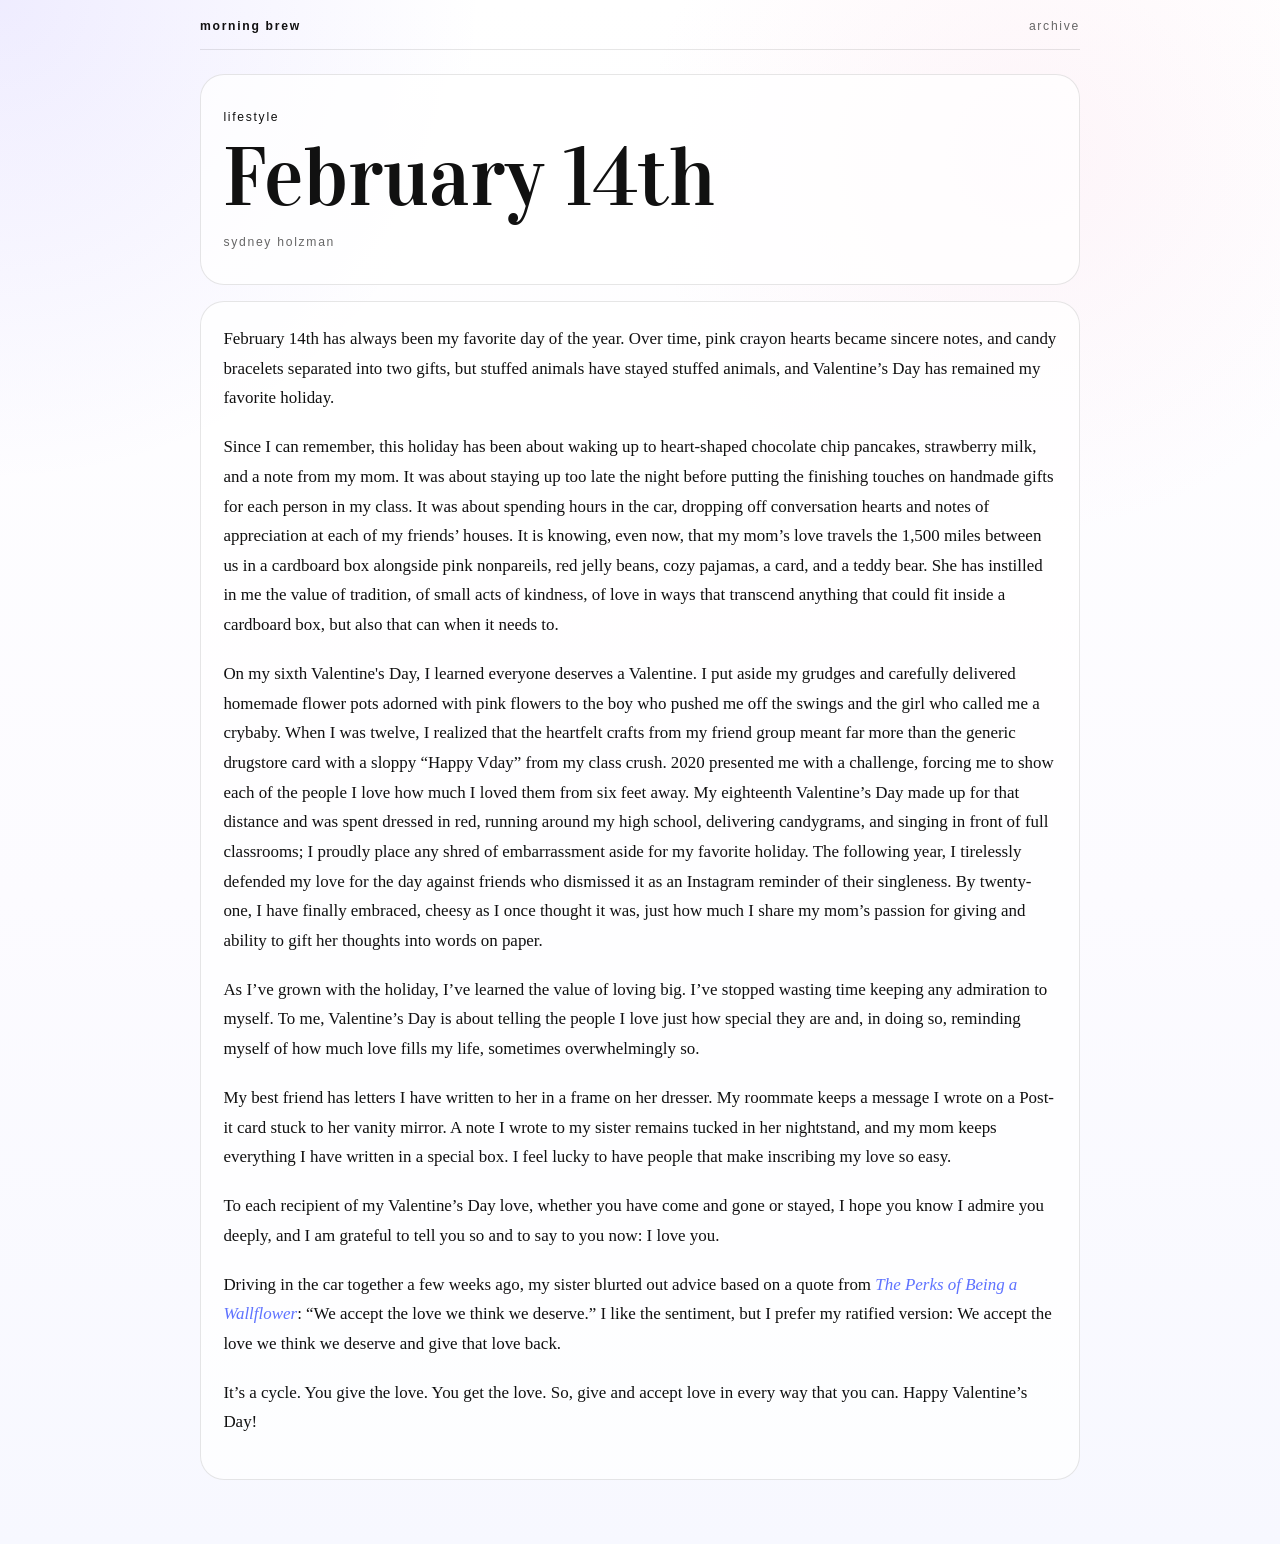
==== writing/february-14th.html @ d72fdd49 "Add article images and expand archive" ====
<!DOCTYPE html>
<html lang="en">
  <head>
    <meta charset="UTF-8" />
    <meta name="viewport" content="width=device-width, initial-scale=1.0" />
    <title>February 14th | Sydney Holzman</title>
    <meta
      name="description"
      content="Read 'February 14th' by Sydney Holzman on Morning Brew."
    />
    <link rel="preconnect" href="https://fonts.googleapis.com" />
    <link rel="preconnect" href="https://fonts.gstatic.com" crossorigin />
    <link
      href="https://fonts.googleapis.com/css2?family=Manrope:wght@400;500;600;700&family=Vidaloka&display=swap"
      rel="stylesheet"
    />
    <link rel="stylesheet" href="../styles.css" />
  </head>
  <body>
    <div class="page-shell reading-shell">
      <nav class="nav">
        <div class="brand">Morning Brew</div>
        <a class="nav-link" href="../index.html#archive">archive</a>
      </nav>

      <main class="reading-page">
        <header class="reading-header reveal is-visible">
          <p class="eyebrow">Lifestyle</p>
          <h1>February 14th</h1>
          <p class="reading-byline">Sydney Holzman</p>
        </header>

        <article class="reading-body reveal is-visible">
          <p>February 14th has always been my favorite day of the year. Over time, pink crayon hearts became sincere notes, and candy bracelets separated into two gifts, but stuffed animals have stayed stuffed animals, and Valentine’s Day has remained my favorite holiday.</p>

          <p>Since I can remember, this holiday has been about waking up to heart-shaped chocolate chip pancakes, strawberry milk, and a note from my mom. It was about staying up too late the night before putting the finishing touches on handmade gifts for each person in my class. It was about spending hours in the car, dropping off conversation hearts and notes of appreciation at each of my friends’ houses. It is knowing, even now, that my mom’s love travels the 1,500 miles between us in a cardboard box alongside pink nonpareils, red jelly beans, cozy pajamas, a card, and a teddy bear. She has instilled in me the value of tradition, of small acts of kindness, of love in ways that transcend anything that could fit inside a cardboard box, but also that can when it needs to.</p>

          <p>On my sixth Valentine's Day, I learned everyone deserves a Valentine. I put aside my grudges and carefully delivered homemade flower pots adorned with pink flowers to the boy who pushed me off the swings and the girl who called me a crybaby. When I was twelve, I realized that the heartfelt crafts from my friend group meant far more than the generic drugstore card with a sloppy “Happy Vday” from my class crush. 2020 presented me with a challenge, forcing me to show each of the people I love how much I loved them from six feet away. My eighteenth Valentine’s Day made up for that distance and was spent dressed in red, running around my high school, delivering candygrams, and singing in front of full classrooms; I proudly place any shred of embarrassment aside for my favorite holiday. The following year, I tirelessly defended my love for the day against friends who dismissed it as an Instagram reminder of their singleness. By twenty-one, I have finally embraced, cheesy as I once thought it was, just how much I share my mom’s passion for giving and ability to gift her thoughts into words on paper.</p>

          <p>As I’ve grown with the holiday, I’ve learned the value of loving big. I’ve stopped wasting time keeping any admiration to myself. To me, Valentine’s Day is about telling the people I love just how special they are and, in doing so, reminding myself of how much love fills my life, sometimes overwhelmingly so.</p>

          <p>My best friend has letters I have written to her in a frame on her dresser. My roommate keeps a message I wrote on a Post-it card stuck to her vanity mirror. A note I wrote to my sister remains tucked in her nightstand, and my mom keeps everything I have written in a special box. I feel lucky to have people that make inscribing my love so easy.</p>

          <p>To each recipient of my Valentine’s Day love, whether you have come and gone or stayed, I hope you know I admire you deeply, and I am grateful to tell you so and to say to you now: I love you.</p>

          <p>Driving in the car together a few weeks ago, my sister blurted out advice based on a quote from <em>The Perks of Being a Wallflower</em>: “We accept the love we think we deserve.” I like the sentiment, but I prefer my ratified version: We accept the love we think we deserve and give that love back.</p>

          <p>It’s a cycle. You give the love. You get the love. So, give and accept love in every way that you can. Happy Valentine’s Day!</p>
        </article>
      </main>
    </div>

    <script src="../script.js"></script>
  </body>
</html>
---- styles.css ----
:root {
  --bg: #fdfcff;
  --ink: #111111;
  --muted: #666666;
  --line: rgba(17, 17, 17, 0.1);
  --line-strong: rgba(17, 17, 17, 0.18);
  --blue: #5e72ff;
  --violet: #8c7bff;
  --pink: #f6bfd8;
  --butter: #f4ddb0;
  --mint: #cfe8df;
}

* {
  box-sizing: border-box;
}

html {
  scroll-behavior: smooth;
}

body {
  margin: 0;
  min-height: 100vh;
  color: var(--ink);
  font-family: "Times New Roman", Times, serif;
  background:
    radial-gradient(circle at top left, rgba(140, 123, 255, 0.14), transparent 24%),
    radial-gradient(circle at 80% 10%, rgba(246, 191, 216, 0.16), transparent 22%),
    linear-gradient(180deg, #ffffff 0%, #fcfbff 58%, #f7f8ff 100%);
}

img {
  display: block;
  max-width: 100%;
}

a {
  color: inherit;
  text-decoration: none;
}

.page-shell {
  width: min(1100px, calc(100% - 2rem));
  margin: 0 auto;
  padding: 1.2rem 0 4rem;
}

.reading-shell {
  width: min(880px, calc(100% - 2rem));
}

.site-header {
  margin-bottom: 1.5rem;
}

.nav {
  display: flex;
  align-items: center;
  justify-content: space-between;
  gap: 1rem;
  padding-bottom: 1rem;
  border-bottom: 1px solid var(--line);
}

.nav-links {
  display: flex;
  flex-wrap: wrap;
  gap: 1.1rem;
  align-items: center;
}

.brand,
.nav-link,
.eyebrow,
.card-label,
.reading-byline {
  font-family: Arial, Helvetica, sans-serif;
  font-size: 0.76rem;
  letter-spacing: 0.14em;
  text-transform: lowercase;
}

.brand {
  font-weight: 700;
}

.nav-link {
  color: var(--muted);
}

.nav-dropdown {
  position: relative;
}

.dropdown-menu {
  position: absolute;
  top: calc(100% + 0.55rem);
  left: 0;
  display: grid;
  gap: 0.55rem;
  min-width: 11rem;
  padding: 0.8rem 0.9rem;
  background: rgba(255, 255, 255, 0.96);
  border: 1px solid var(--line);
  border-radius: 16px;
  box-shadow: 0 16px 40px rgba(17, 17, 17, 0.08);
  opacity: 0;
  pointer-events: none;
  transform: translateY(6px);
  transition:
    opacity 180ms ease,
    transform 180ms ease;
  z-index: 20;
}

.dropdown-menu a {
  font-family: Arial, Helvetica, sans-serif;
  font-size: 0.76rem;
  letter-spacing: 0.08em;
  text-transform: lowercase;
  color: var(--muted);
}

.dropdown-menu a:hover {
  color: var(--blue);
}

.nav-dropdown:hover .dropdown-menu,
.nav-dropdown:focus-within .dropdown-menu {
  opacity: 1;
  pointer-events: auto;
  transform: translateY(0);
}

.nav-link:hover,
.text-link:hover,
.mini-title:hover {
  color: var(--blue);
}

.hero {
  display: grid;
  grid-template-columns: minmax(0, 1.12fr) minmax(220px, 0.56fr);
  gap: 2rem;
  align-items: center;
  padding: 1.5rem 0 3rem;
}

.hero-copy h1,
.section-heading h2,
.feature-copy h3,
.category-section h3,
.reading-header h1,
blockquote {
  margin: 0.35rem 0 1rem;
  font-family: "Vidaloka", "Times New Roman", serif;
  font-weight: 400;
  line-height: 1;
}

.hero-copy h1 {
  font-size: clamp(3.7rem, 8vw, 6.3rem);
  max-width: 9ch;
}

.hero-text,
.intro-strip p,
.feature-copy p,
.mini-feature p,
.category-section p,
.about-copy p,
.about-meta p,
.submit-row p,
.reading-body p {
  margin: 0;
  color: var(--muted);
  font-size: 1.06rem;
  line-height: 1.75;
}

.hero-actions {
  display: flex;
  flex-wrap: wrap;
  gap: 0.8rem;
  margin-top: 1.6rem;
}

.portrait-card {
  margin: 0;
  border-radius: 28px;
  overflow: hidden;
  aspect-ratio: 3 / 4;
  max-width: 300px;
  justify-self: end;
  background:
    linear-gradient(135deg, rgba(140, 123, 255, 0.14), rgba(246, 191, 216, 0.14));
}

.portrait-card img {
  width: 100%;
  height: 100%;
  object-fit: cover;
}

.intro-strip,
.about-copy,
.about-meta,
.quote-section,
.submit-row,
.reading-header,
.reading-body {
  background: rgba(255, 255, 255, 0.72);
  border: 1px solid var(--line);
  border-radius: 24px;
}

.intro-strip {
  padding: 1.3rem 1.4rem;
  margin-bottom: 3rem;
  background:
    linear-gradient(135deg, rgba(255, 255, 255, 0.82), rgba(246, 191, 216, 0.18));
}

.intro-strip p {
  color: var(--ink);
}

.scroll-notes {
  display: grid;
  grid-template-columns: repeat(2, minmax(0, 1fr));
  gap: 1rem;
  margin: -1rem 0 2.8rem;
}

.scroll-notes p {
  margin: 0;
  padding: 1.15rem 0 0;
  border-top: 1px solid var(--line);
  color: var(--muted);
  font-size: 1rem;
  line-height: 1.7;
}

.archive,
.about-section,
.submit-section {
  padding: 1.5rem 0 3rem;
}

.section-heading {
  margin-bottom: 1.4rem;
}

.section-heading h2 {
  font-size: clamp(2.2rem, 4.7vw, 3.9rem);
  max-width: 12ch;
}

.feature-grid {
  display: grid;
  grid-template-columns: minmax(0, 1.2fr) minmax(300px, 0.8fr);
  gap: 1.4rem;
  margin-bottom: 1.5rem;
}

.feature-story,
.mini-feature,
.category-section {
  display: grid;
  gap: 0.9rem;
}

.feature-story,
.mini-feature {
  align-content: start;
}

.feature-image,
.mini-image {
  width: 100%;
  object-fit: cover;
  border-radius: 22px;
  border: 1px solid var(--line);
  background: #f8f8ff;
}

.feature-image {
  aspect-ratio: 4 / 3;
}

.mini-image {
  aspect-ratio: 4 / 3;
}

.section-image {
  width: 100%;
  aspect-ratio: 4 / 3;
  object-fit: cover;
  border-radius: 22px;
  border: 1px solid var(--line);
  background: #f8f8ff;
}

.feature-copy h3 {
  font-size: 2.3rem;
}

.mini-title,
.category-section h3 {
  font-family: "Vidaloka", "Times New Roman", serif;
  font-size: 1.85rem;
  line-height: 1.05;
}

.feature-column {
  display: grid;
  gap: 1.2rem;
}

.external-grid,
.lifestyle-list {
  display: grid;
  gap: 0.75rem;
}

.external-grid {
  grid-template-columns: repeat(2, minmax(0, 1fr));
}

.external-card {
  display: grid;
  gap: 0.65rem;
  align-content: start;
}

.external-image {
  width: 100%;
  aspect-ratio: 4 / 3;
  object-fit: cover;
  border-radius: 18px;
  border: 1px solid var(--line);
  background: #f8f8ff;
}

.external-link,
.lifestyle-link {
  color: var(--ink);
  font-family: "Vidaloka", "Times New Roman", serif;
  font-size: 1.2rem;
  line-height: 1.12;
  transition: color 180ms ease;
}

.external-link:hover,
.lifestyle-link:hover {
  color: var(--blue);
}

.category-columns {
  display: grid;
  grid-template-columns: repeat(2, minmax(0, 1fr));
  gap: 1.4rem;
  padding-top: 1rem;
  border-top: 1px solid var(--line);
}

.lifestyle-list {
  margin-top: 0.35rem;
}

.text-link {
  color: var(--blue);
  font-family: Arial, Helvetica, sans-serif;
  font-size: 0.82rem;
  letter-spacing: 0.08em;
  text-transform: lowercase;
}

.about-layout {
  display: grid;
  grid-template-columns: minmax(0, 1.3fr) minmax(260px, 0.7fr);
  gap: 1rem;
}

.about-copy,
.about-meta,
.submit-row,
.reading-header,
.reading-body,
.quote-section {
  padding: 1.4rem;
}

.about-copy {
  background:
    linear-gradient(180deg, rgba(255, 255, 255, 0.82), rgba(207, 232, 223, 0.18));
}

.about-meta {
  background:
    linear-gradient(180deg, rgba(255, 255, 255, 0.82), rgba(244, 221, 176, 0.2));
}

.about-copy p,
.about-meta p {
  margin-bottom: 1rem;
}

.about-copy p:last-child,
.about-meta p:last-child {
  margin-bottom: 0;
}

.quote-section {
  margin-bottom: 3rem;
  background:
    linear-gradient(135deg, rgba(140, 123, 255, 0.08), rgba(94, 114, 255, 0.06));
}

blockquote {
  max-width: 15ch;
  font-size: clamp(2.2rem, 5vw, 4rem);
}

.submit-row {
  display: flex;
  align-items: center;
  justify-content: space-between;
  gap: 1rem;
  background:
    linear-gradient(135deg, rgba(255, 255, 255, 0.84), rgba(140, 123, 255, 0.12));
}

.submit-row p {
  max-width: 44rem;
}

.button {
  display: inline-flex;
  align-items: center;
  justify-content: center;
  min-height: 3rem;
  padding: 0.9rem 1.3rem;
  border-radius: 999px;
  border: 1px solid var(--line);
  font-family: Arial, Helvetica, sans-serif;
  font-size: 0.82rem;
  letter-spacing: 0.08em;
  text-transform: lowercase;
  transition:
    transform 180ms ease,
    background 180ms ease,
    color 180ms ease,
    border-color 180ms ease;
}

.button:hover {
  transform: translateY(-1px);
}

.button-primary {
  background: var(--ink);
  color: #ffffff;
}

.button-primary:hover {
  background: var(--blue);
  border-color: var(--blue);
}

.button-secondary {
  background: rgba(255, 255, 255, 0.76);
}

.reading-page {
  padding-top: 1.5rem;
}

.reading-header {
  margin-bottom: 1rem;
}

.reading-header h1 {
  font-size: clamp(2.8rem, 7vw, 5.2rem);
}

.reading-byline {
  color: var(--muted);
}

.reading-body p {
  margin: 0 0 1.2rem;
  color: var(--ink);
}

.reading-body h2 {
  margin: 2rem 0 1rem;
  font-family: Arial, Helvetica, sans-serif;
  font-size: 0.76rem;
  letter-spacing: 0.14em;
  text-transform: lowercase;
}

.reading-body em,
.reading-body strong {
  color: var(--blue);
}

.reveal {
  opacity: 0;
  transform: translateY(18px);
  transition:
    opacity 700ms ease,
    transform 700ms ease;
}

.reveal.is-visible {
  opacity: 1;
  transform: translateY(0);
}

@media (max-width: 920px) {
  .hero,
  .feature-grid,
  .about-layout,
  .category-columns,
  .scroll-notes {
    grid-template-columns: 1fr;
  }

  .external-grid {
    grid-template-columns: 1fr;
  }
}

@media (max-width: 720px) {
  .nav,
  .submit-row {
    flex-direction: column;
    align-items: flex-start;
  }

  .nav-links {
    gap: 0.8rem;
  }
}

@media (max-width: 540px) {
  .page-shell {
    width: min(100% - 1rem, 1100px);
  }

  .button {
    width: 100%;
  }
}
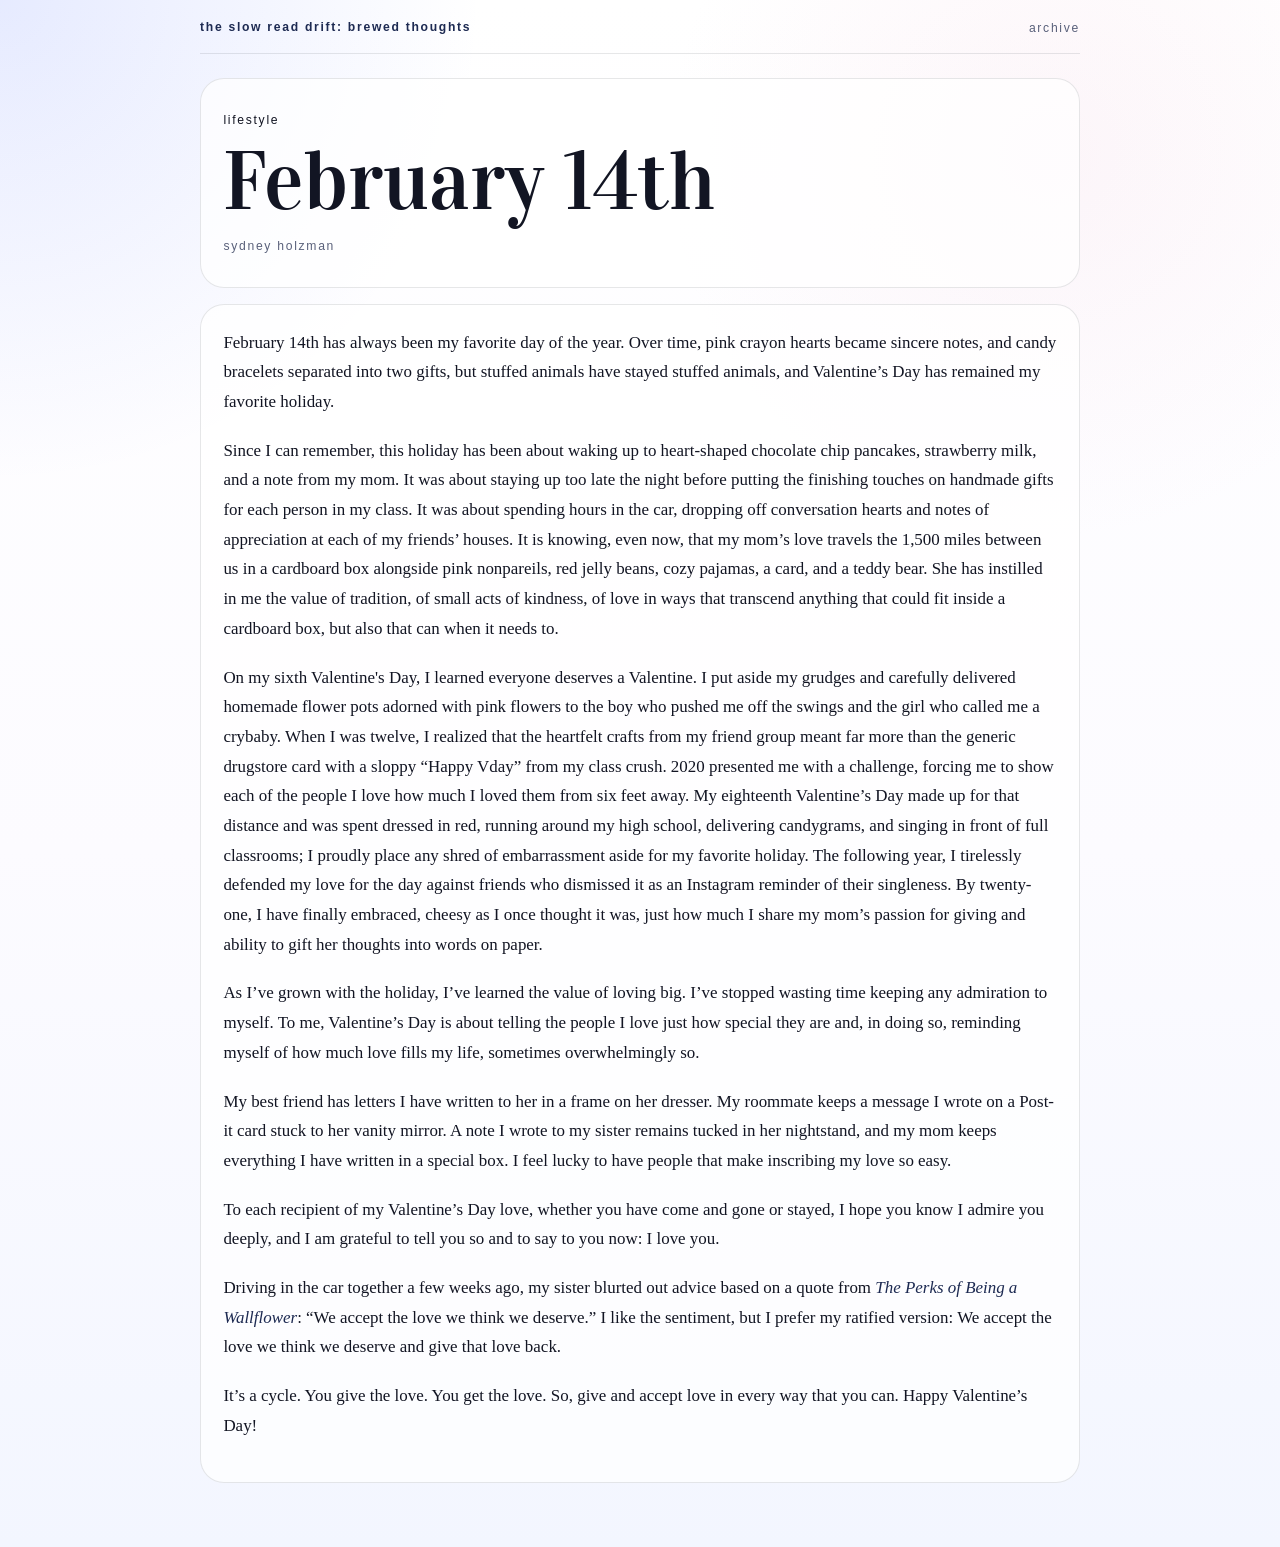
==== commit 2dd5636d: "Refresh site branding and Sydvice section" ====
--- a/writing/february-14th.html
+++ b/writing/february-14th.html
@@ -6,7 +6,7 @@
     <title>February 14th | Sydney Holzman</title>
     <meta
       name="description"
-      content="Read 'February 14th' by Sydney Holzman on Morning Brew."
+      content="Read 'February 14th' by Sydney Holzman on The Slow Read Drift: Brewed Thoughts."
     />
     <link rel="preconnect" href="https://fonts.googleapis.com" />
     <link rel="preconnect" href="https://fonts.gstatic.com" crossorigin />
@@ -19,7 +19,7 @@
   <body>
     <div class="page-shell reading-shell">
       <nav class="nav">
-        <div class="brand">Morning Brew</div>
+        <div class="brand">The Slow Read Drift: Brewed Thoughts</div>
         <a class="nav-link" href="../index.html#archive">archive</a>
       </nav>
 
--- a/styles.css
+++ b/styles.css
@@ -1,14 +1,16 @@
 :root {
-  --bg: #fdfcff;
-  --ink: #111111;
-  --muted: #666666;
-  --line: rgba(17, 17, 17, 0.1);
-  --line-strong: rgba(17, 17, 17, 0.18);
-  --blue: #5e72ff;
-  --violet: #8c7bff;
-  --pink: #f6bfd8;
-  --butter: #f4ddb0;
-  --mint: #cfe8df;
+  --bg: #fbfbff;
+  --ink: #121523;
+  --muted: #59607a;
+  --line: rgba(18, 21, 35, 0.1);
+  --line-strong: rgba(18, 21, 35, 0.2);
+  --navy: #1d2a52;
+  --blue: #4f6fff;
+  --violet: #7d76d8;
+  --lavender: #ece8ff;
+  --pink: #f2cade;
+  --butter: #f0dfb8;
+  --mint: #d7eadf;
 }
 
 * {
@@ -25,9 +27,9 @@
   color: var(--ink);
   font-family: "Times New Roman", Times, serif;
   background:
-    radial-gradient(circle at top left, rgba(140, 123, 255, 0.14), transparent 24%),
-    radial-gradient(circle at 80% 10%, rgba(246, 191, 216, 0.16), transparent 22%),
-    linear-gradient(180deg, #ffffff 0%, #fcfbff 58%, #f7f8ff 100%);
+    radial-gradient(circle at top left, rgba(79, 111, 255, 0.14), transparent 24%),
+    radial-gradient(circle at 82% 10%, rgba(242, 202, 222, 0.18), transparent 22%),
+    linear-gradient(180deg, #ffffff 0%, #fcfbff 55%, #f3f6ff 100%);
 }
 
 img {
@@ -83,6 +85,9 @@
 
 .brand {
   font-weight: 700;
+  max-width: 20rem;
+  color: var(--navy);
+  line-height: 1.45;
 }
 
 .nav-link {
@@ -123,7 +128,7 @@
 }
 
 .dropdown-menu a:hover {
-  color: var(--blue);
+  color: var(--navy);
 }
 
 .nav-dropdown:hover .dropdown-menu,
@@ -136,7 +141,7 @@
 .nav-link:hover,
 .text-link:hover,
 .mini-title:hover {
-  color: var(--blue);
+  color: var(--navy);
 }
 
 .hero {
@@ -194,7 +199,7 @@
   max-width: 300px;
   justify-self: end;
   background:
-    linear-gradient(135deg, rgba(140, 123, 255, 0.14), rgba(246, 191, 216, 0.14));
+    linear-gradient(135deg, rgba(29, 42, 82, 0.1), rgba(242, 202, 222, 0.14));
 }
 
 .portrait-card img {
@@ -219,7 +224,7 @@
   padding: 1.3rem 1.4rem;
   margin-bottom: 3rem;
   background:
-    linear-gradient(135deg, rgba(255, 255, 255, 0.82), rgba(246, 191, 216, 0.18));
+    linear-gradient(135deg, rgba(255, 255, 255, 0.82), rgba(236, 232, 255, 0.72));
 }
 
 .intro-strip p {
@@ -248,6 +253,11 @@
   padding: 1.5rem 0 3rem;
 }
 
+.archive {
+  display: grid;
+  gap: 1.5rem;
+}
+
 .section-heading {
   margin-bottom: 1.4rem;
 }
@@ -257,25 +267,82 @@
   max-width: 12ch;
 }
 
-.feature-grid {
-  display: grid;
-  grid-template-columns: minmax(0, 1.2fr) minmax(300px, 0.8fr);
-  gap: 1.4rem;
-  margin-bottom: 1.5rem;
-}
-
-.feature-story,
-.mini-feature,
-.category-section {
-  display: grid;
-  gap: 0.9rem;
-}
-
-.feature-story,
-.mini-feature {
+.archive-jump {
+  display: flex;
+  flex-wrap: wrap;
+  gap: 0.75rem;
+  padding: 0.9rem 0 1.3rem;
+  border-bottom: 1px solid var(--line);
+}
+
+.archive-intro {
+  max-width: 42rem;
+}
+
+.archive-intro p {
+  margin: 0;
+  color: var(--muted);
+  font-size: 1.02rem;
+  line-height: 1.75;
+}
+
+.archive-jump a {
+  padding: 0.55rem 0.85rem;
+  border: 1px solid var(--line);
+  border-radius: 999px;
+  font-family: Arial, Helvetica, sans-serif;
+  font-size: 0.78rem;
+  letter-spacing: 0.08em;
+  text-transform: lowercase;
+  color: var(--muted);
+}
+
+.archive-jump a:hover {
+  color: var(--navy);
+  border-color: rgba(29, 42, 82, 0.4);
+  background: rgba(236, 232, 255, 0.7);
+}
+
+.archive-section {
+  padding: 1.2rem 0 2.2rem;
+  border-bottom: 1px solid var(--line);
+}
+
+.archive-heading {
+  margin-bottom: 1rem;
+}
+
+.archive-heading h3 {
+  margin: 0.35rem 0 0;
+  font-family: "Vidaloka", "Times New Roman", serif;
+  font-weight: 400;
+  font-size: clamp(1.8rem, 3vw, 2.5rem);
+  line-height: 1.08;
+}
+
+.archive-grid {
+  display: grid;
+  grid-template-columns: repeat(3, minmax(0, 1fr));
+  gap: 1.15rem;
+}
+
+.archive-grid-featured {
+  grid-template-columns: minmax(0, 1fr);
+}
+
+.archive-card {
+  display: grid;
+  gap: 0.8rem;
   align-content: start;
 }
 
+.archive-card-featured {
+  grid-template-columns: minmax(320px, 0.9fr) minmax(0, 1fr);
+  gap: 1.5rem;
+  align-items: center;
+}
+
+.archive-image,
 .feature-image,
 .mini-image {
   width: 100%;
@@ -285,12 +352,24 @@
   background: #f8f8ff;
 }
 
+.archive-image,
 .feature-image {
   aspect-ratio: 4 / 3;
 }
 
 .mini-image {
   aspect-ratio: 4 / 3;
+}
+
+.archive-image-large {
+  aspect-ratio: 16 / 10;
+}
+
+.archive-card p,
+.archive-card-featured p {
+  margin: 0;
+  color: var(--muted);
+  line-height: 1.7;
 }
 
 .section-image {
@@ -302,71 +381,12 @@
   background: #f8f8ff;
 }
 
-.feature-copy h3 {
-  font-size: 2.3rem;
-}
-
 .mini-title,
+.archive-card h3,
 .category-section h3 {
   font-family: "Vidaloka", "Times New Roman", serif;
   font-size: 1.85rem;
   line-height: 1.05;
-}
-
-.feature-column {
-  display: grid;
-  gap: 1.2rem;
-}
-
-.external-grid,
-.lifestyle-list {
-  display: grid;
-  gap: 0.75rem;
-}
-
-.external-grid {
-  grid-template-columns: repeat(2, minmax(0, 1fr));
-}
-
-.external-card {
-  display: grid;
-  gap: 0.65rem;
-  align-content: start;
-}
-
-.external-image {
-  width: 100%;
-  aspect-ratio: 4 / 3;
-  object-fit: cover;
-  border-radius: 18px;
-  border: 1px solid var(--line);
-  background: #f8f8ff;
-}
-
-.external-link,
-.lifestyle-link {
-  color: var(--ink);
-  font-family: "Vidaloka", "Times New Roman", serif;
-  font-size: 1.2rem;
-  line-height: 1.12;
-  transition: color 180ms ease;
-}
-
-.external-link:hover,
-.lifestyle-link:hover {
-  color: var(--blue);
-}
-
-.category-columns {
-  display: grid;
-  grid-template-columns: repeat(2, minmax(0, 1fr));
-  gap: 1.4rem;
-  padding-top: 1rem;
-  border-top: 1px solid var(--line);
-}
-
-.lifestyle-list {
-  margin-top: 0.35rem;
 }
 
 .text-link {
@@ -394,12 +414,12 @@
 
 .about-copy {
   background:
-    linear-gradient(180deg, rgba(255, 255, 255, 0.82), rgba(207, 232, 223, 0.18));
+    linear-gradient(180deg, rgba(255, 255, 255, 0.9), rgba(215, 234, 223, 0.28));
 }
 
 .about-meta {
   background:
-    linear-gradient(180deg, rgba(255, 255, 255, 0.82), rgba(244, 221, 176, 0.2));
+    linear-gradient(180deg, rgba(255, 255, 255, 0.88), rgba(236, 232, 255, 0.66));
 }
 
 .about-copy p,
@@ -415,7 +435,7 @@
 .quote-section {
   margin-bottom: 3rem;
   background:
-    linear-gradient(135deg, rgba(140, 123, 255, 0.08), rgba(94, 114, 255, 0.06));
+    linear-gradient(135deg, rgba(29, 42, 82, 0.08), rgba(79, 111, 255, 0.08));
 }
 
 blockquote {
@@ -429,7 +449,7 @@
   justify-content: space-between;
   gap: 1rem;
   background:
-    linear-gradient(135deg, rgba(255, 255, 255, 0.84), rgba(140, 123, 255, 0.12));
+    linear-gradient(135deg, rgba(255, 255, 255, 0.86), rgba(29, 42, 82, 0.08) 55%, rgba(242, 202, 222, 0.18));
 }
 
 .submit-row p {
@@ -460,7 +480,7 @@
 }
 
 .button-primary {
-  background: var(--ink);
+  background: var(--navy);
   color: #ffffff;
 }
 
@@ -504,7 +524,7 @@
 
 .reading-body em,
 .reading-body strong {
-  color: var(--blue);
+  color: var(--navy);
 }
 
 .reveal {
@@ -522,14 +542,16 @@
 
 @media (max-width: 920px) {
   .hero,
-  .feature-grid,
   .about-layout,
-  .category-columns,
   .scroll-notes {
     grid-template-columns: 1fr;
   }
 
-  .external-grid {
+  .archive-grid {
+    grid-template-columns: 1fr;
+  }
+
+  .archive-card-featured {
     grid-template-columns: 1fr;
   }
 }
